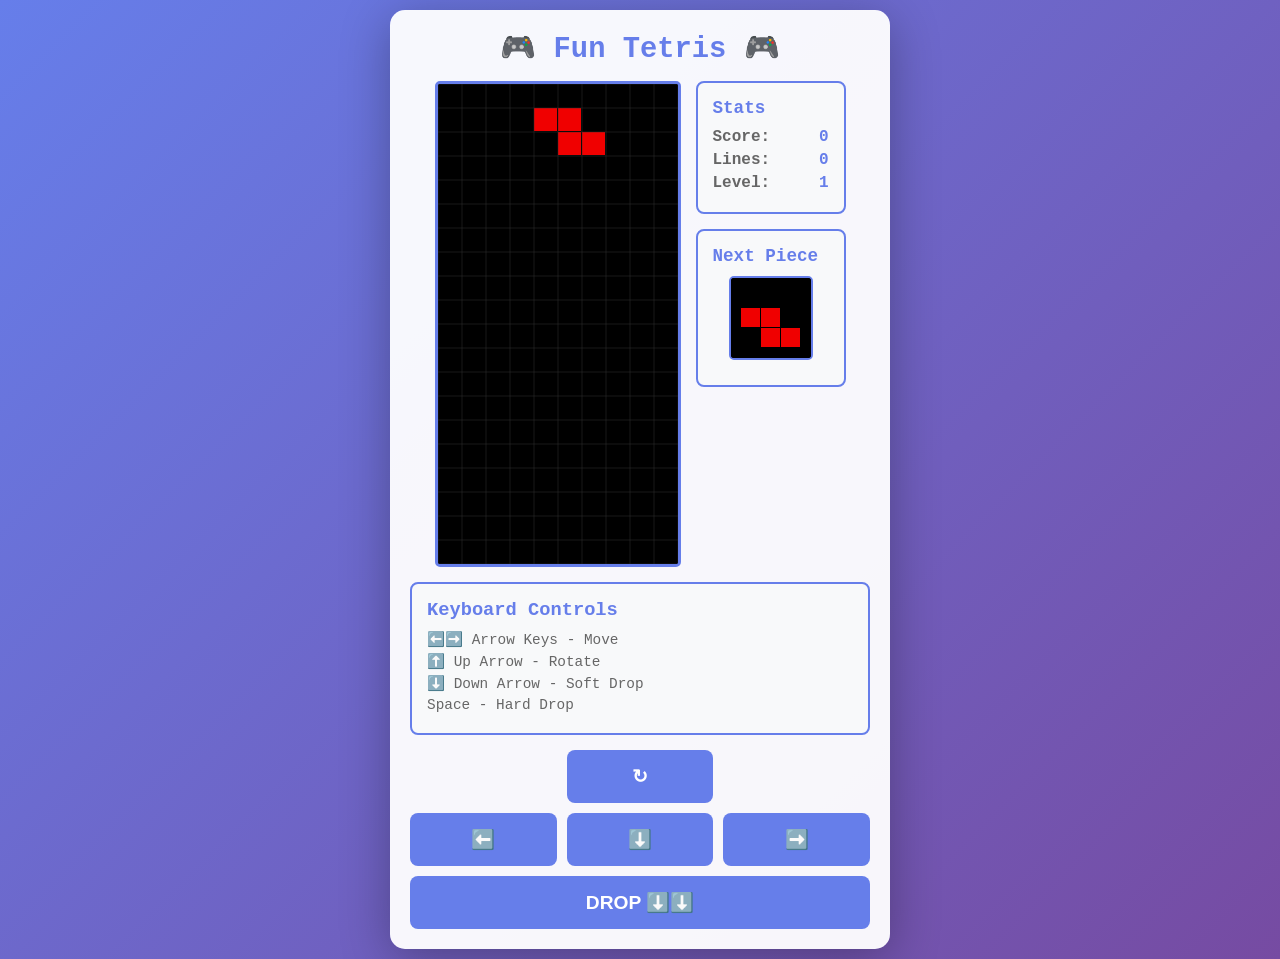
==== index.html @ aab7113d "Add web version of Tetris game for mobile play - Created single-file HTML/JavaScript implementation " ====
<!DOCTYPE html>
<html lang="en">
<head>
    <meta charset="UTF-8">
    <meta name="viewport" content="width=device-width, initial-scale=1.0, maximum-scale=1.0, user-scalable=no">
    <title>Fun Tetris</title>
    <style>
        * {
            margin: 0;
            padding: 0;
            box-sizing: border-box;
        }

        body {
            font-family: 'Courier New', monospace;
            background: linear-gradient(135deg, #667eea 0%, #764ba2 100%);
            display: flex;
            justify-content: center;
            align-items: center;
            min-height: 100vh;
            padding: 10px;
            touch-action: manipulation;
        }

        .game-container {
            background: rgba(255, 255, 255, 0.95);
            border-radius: 15px;
            padding: 20px;
            box-shadow: 0 10px 50px rgba(0, 0, 0, 0.3);
            max-width: 500px;
            width: 100%;
        }

        h1 {
            text-align: center;
            color: #667eea;
            margin-bottom: 15px;
            font-size: 1.8em;
        }

        .game-area {
            display: flex;
            gap: 15px;
            flex-wrap: wrap;
            justify-content: center;
        }

        canvas {
            border: 3px solid #667eea;
            background: #000;
            display: block;
            border-radius: 5px;
        }

        .sidebar {
            display: flex;
            flex-direction: column;
            gap: 15px;
            min-width: 150px;
        }

        .info-box {
            background: #f8f9fa;
            padding: 15px;
            border-radius: 8px;
            border: 2px solid #667eea;
        }

        .info-box h3 {
            color: #667eea;
            margin-bottom: 10px;
            font-size: 1.1em;
        }

        .stat {
            display: flex;
            justify-content: space-between;
            margin: 5px 0;
            font-weight: bold;
        }

        .stat-label {
            color: #666;
        }

        .stat-value {
            color: #667eea;
        }

        #nextPiece {
            border: 2px solid #667eea;
            background: #000;
            display: block;
            margin: 10px auto;
            border-radius: 5px;
        }

        .controls {
            background: #f8f9fa;
            padding: 15px;
            border-radius: 8px;
            border: 2px solid #667eea;
            margin-top: 15px;
        }

        .controls h3 {
            color: #667eea;
            margin-bottom: 10px;
        }

        .controls p {
            margin: 5px 0;
            font-size: 0.9em;
            color: #666;
        }

        .touch-controls {
            display: grid;
            grid-template-columns: repeat(3, 1fr);
            gap: 10px;
            margin-top: 15px;
        }

        .btn {
            background: #667eea;
            color: white;
            border: none;
            padding: 15px;
            border-radius: 8px;
            font-size: 1.2em;
            font-weight: bold;
            cursor: pointer;
            touch-action: manipulation;
            user-select: none;
            transition: all 0.1s;
        }

        .btn:active {
            transform: scale(0.95);
            background: #764ba2;
        }

        .btn-rotate {
            grid-column: 2;
        }

        .btn-left {
            grid-column: 1;
            grid-row: 2;
        }

        .btn-down {
            grid-column: 2;
            grid-row: 2;
        }

        .btn-right {
            grid-column: 3;
            grid-row: 2;
        }

        .btn-drop {
            grid-column: 1 / 4;
            grid-row: 3;
        }

        .game-over {
            display: none;
            position: fixed;
            top: 50%;
            left: 50%;
            transform: translate(-50%, -50%);
            background: white;
            padding: 30px;
            border-radius: 15px;
            box-shadow: 0 10px 50px rgba(0, 0, 0, 0.5);
            text-align: center;
            z-index: 1000;
        }

        .game-over.show {
            display: block;
        }

        .game-over h2 {
            color: #667eea;
            margin-bottom: 20px;
        }

        .game-over button {
            background: #667eea;
            color: white;
            border: none;
            padding: 12px 30px;
            border-radius: 8px;
            font-size: 1.1em;
            cursor: pointer;
            margin-top: 15px;
        }

        .game-over button:hover {
            background: #764ba2;
        }

        @media (max-width: 600px) {
            .game-area {
                flex-direction: column;
            }

            .sidebar {
                width: 100%;
            }

            h1 {
                font-size: 1.5em;
            }
        }
    </style>
</head>
<body>
    <div class="game-container">
        <h1>🎮 Fun Tetris 🎮</h1>

        <div class="game-area">
            <canvas id="gameCanvas" width="240" height="480"></canvas>

            <div class="sidebar">
                <div class="info-box">
                    <h3>Stats</h3>
                    <div class="stat">
                        <span class="stat-label">Score:</span>
                        <span class="stat-value" id="score">0</span>
                    </div>
                    <div class="stat">
                        <span class="stat-label">Lines:</span>
                        <span class="stat-value" id="lines">0</span>
                    </div>
                    <div class="stat">
                        <span class="stat-label">Level:</span>
                        <span class="stat-value" id="level">1</span>
                    </div>
                </div>

                <div class="info-box">
                    <h3>Next Piece</h3>
                    <canvas id="nextPiece" width="80" height="80"></canvas>
                </div>
            </div>
        </div>

        <div class="controls">
            <h3>Keyboard Controls</h3>
            <p>⬅️➡️ Arrow Keys - Move</p>
            <p>⬆️ Up Arrow - Rotate</p>
            <p>⬇️ Down Arrow - Soft Drop</p>
            <p>Space - Hard Drop</p>
        </div>

        <div class="touch-controls">
            <button class="btn btn-rotate" id="btnRotate">↻</button>
            <button class="btn btn-left" id="btnLeft">⬅️</button>
            <button class="btn btn-down" id="btnDown">⬇️</button>
            <button class="btn btn-right" id="btnRight">➡️</button>
            <button class="btn btn-drop" id="btnDrop">DROP ⬇️⬇️</button>
        </div>
    </div>

    <div class="game-over" id="gameOver">
        <h2>Game Over!</h2>
        <div class="stat">
            <span class="stat-label">Final Score:</span>
            <span class="stat-value" id="finalScore">0</span>
        </div>
        <div class="stat">
            <span class="stat-label">Lines Cleared:</span>
            <span class="stat-value" id="finalLines">0</span>
        </div>
        <div class="stat">
            <span class="stat-label">Level Reached:</span>
            <span class="stat-value" id="finalLevel">1</span>
        </div>
        <button onclick="restartGame()">Play Again</button>
    </div>

    <script>
        // Game constants
        const COLS = 10;
        const ROWS = 20;
        const BLOCK_SIZE = 24;

        // Tetromino shapes
        const SHAPES = {
            'I': [[0, -1], [0, 0], [0, 1], [0, 2]],
            'O': [[0, 0], [0, 1], [1, 0], [1, 1]],
            'T': [[0, 0], [-1, 0], [1, 0], [0, 1]],
            'S': [[0, 0], [1, 0], [0, 1], [-1, 1]],
            'Z': [[0, 0], [-1, 0], [0, 1], [1, 1]],
            'J': [[0, 0], [0, -1], [0, 1], [-1, 1]],
            'L': [[0, 0], [0, -1], [0, 1], [1, 1]]
        };

        const COLORS = {
            'I': '#00f0f0',
            'O': '#f0f000',
            'T': '#f000f0',
            'S': '#00f000',
            'Z': '#f00000',
            'J': '#0000f0',
            'L': '#f0a000'
        };

        // Game state
        let board = Array(ROWS).fill().map(() => Array(COLS).fill(0));
        let currentPiece = null;
        let nextPiece = null;
        let score = 0;
        let lines = 0;
        let level = 1;
        let gameOver = false;
        let dropCounter = 0;
        let dropInterval = 1000;
        let lastTime = 0;

        // Canvas setup
        const canvas = document.getElementById('gameCanvas');
        const ctx = canvas.getContext('2d');
        const nextCanvas = document.getElementById('nextPiece');
        const nextCtx = nextCanvas.getContext('2d');

        // Tetromino class
        class Tetromino {
            constructor(type = null) {
                if (!type) {
                    const types = Object.keys(SHAPES);
                    type = types[Math.floor(Math.random() * types.length)];
                }
                this.type = type;
                this.shape = SHAPES[type].map(p => [...p]);
                this.color = COLORS[type];
                this.x = Math.floor(COLS / 2);
                this.y = 0;
            }

            getBlocks() {
                return this.shape.map(([dx, dy]) => [this.x + dx, this.y + dy]);
            }

            rotate() {
                if (this.type === 'O') return;
                const newShape = this.shape.map(([dx, dy]) => [-dy, dx]);
                const oldShape = this.shape;
                this.shape = newShape;

                // Wall kicks
                if (!isValidPosition(this)) {
                    for (let kick of [1, -1, 2, -2]) {
                        this.x += kick;
                        if (isValidPosition(this)) return;
                        this.x -= kick;
                    }
                    this.shape = oldShape;
                }
            }
        }

        function isValidPosition(piece) {
            return piece.getBlocks().every(([x, y]) => {
                return x >= 0 && x < COLS && y < ROWS &&
                       (y < 0 || board[y][x] === 0);
            });
        }

        function lockPiece() {
            currentPiece.getBlocks().forEach(([x, y]) => {
                if (y >= 0) {
                    board[y][x] = currentPiece.type;
                }
            });
            clearLines();
            currentPiece = nextPiece;
            nextPiece = new Tetromino();

            if (!isValidPosition(currentPiece)) {
                gameOver = true;
                showGameOver();
            }
        }

        function clearLines() {
            let linesCleared = 0;

            for (let y = ROWS - 1; y >= 0; y--) {
                if (board[y].every(cell => cell !== 0)) {
                    board.splice(y, 1);
                    board.unshift(Array(COLS).fill(0));
                    linesCleared++;
                    y++;
                }
            }

            if (linesCleared > 0) {
                lines += linesCleared;
                const points = [0, 100, 300, 500, 800];
                score += points[linesCleared] * level;
                level = Math.floor(lines / 10) + 1;
                dropInterval = 1000 - (level - 1) * 50;
                updateStats();
            }
        }

        function moveLeft() {
            currentPiece.x--;
            if (!isValidPosition(currentPiece)) {
                currentPiece.x++;
            }
        }

        function moveRight() {
            currentPiece.x++;
            if (!isValidPosition(currentPiece)) {
                currentPiece.x--;
            }
        }

        function moveDown() {
            currentPiece.y++;
            if (!isValidPosition(currentPiece)) {
                currentPiece.y--;
                lockPiece();
                return false;
            }
            return true;
        }

        function hardDrop() {
            let dropDistance = 0;
            while (moveDown()) {
                dropDistance++;
            }
            score += dropDistance * 2;
            updateStats();
        }

        function draw() {
            // Clear canvas
            ctx.fillStyle = '#000';
            ctx.fillRect(0, 0, canvas.width, canvas.height);

            // Draw board
            for (let y = 0; y < ROWS; y++) {
                for (let x = 0; x < COLS; x++) {
                    if (board[y][x]) {
                        ctx.fillStyle = COLORS[board[y][x]];
                        ctx.fillRect(x * BLOCK_SIZE, y * BLOCK_SIZE,
                                   BLOCK_SIZE - 1, BLOCK_SIZE - 1);
                    }
                }
            }

            // Draw current piece
            if (currentPiece) {
                ctx.fillStyle = currentPiece.color;
                currentPiece.getBlocks().forEach(([x, y]) => {
                    if (y >= 0) {
                        ctx.fillRect(x * BLOCK_SIZE, y * BLOCK_SIZE,
                                   BLOCK_SIZE - 1, BLOCK_SIZE - 1);
                    }
                });
            }

            // Draw grid
            ctx.strokeStyle = '#333';
            ctx.lineWidth = 0.5;
            for (let x = 0; x <= COLS; x++) {
                ctx.beginPath();
                ctx.moveTo(x * BLOCK_SIZE, 0);
                ctx.lineTo(x * BLOCK_SIZE, canvas.height);
                ctx.stroke();
            }
            for (let y = 0; y <= ROWS; y++) {
                ctx.beginPath();
                ctx.moveTo(0, y * BLOCK_SIZE);
                ctx.lineTo(canvas.width, y * BLOCK_SIZE);
                ctx.stroke();
            }
        }

        function drawNextPiece() {
            nextCtx.fillStyle = '#000';
            nextCtx.fillRect(0, 0, nextCanvas.width, nextCanvas.height);

            if (nextPiece) {
                nextCtx.fillStyle = nextPiece.color;
                const offset = 20;
                nextPiece.shape.forEach(([dx, dy]) => {
                    nextCtx.fillRect(
                        (dx + 1.5) * 20,
                        (dy + 1.5) * 20,
                        19, 19
                    );
                });
            }
        }

        function updateStats() {
            document.getElementById('score').textContent = score;
            document.getElementById('lines').textContent = lines;
            document.getElementById('level').textContent = level;
        }

        function showGameOver() {
            document.getElementById('finalScore').textContent = score;
            document.getElementById('finalLines').textContent = lines;
            document.getElementById('finalLevel').textContent = level;
            document.getElementById('gameOver').classList.add('show');
        }

        function restartGame() {
            board = Array(ROWS).fill().map(() => Array(COLS).fill(0));
            currentPiece = new Tetromino();
            nextPiece = new Tetromino();
            score = 0;
            lines = 0;
            level = 1;
            gameOver = false;
            dropInterval = 1000;
            document.getElementById('gameOver').classList.remove('show');
            updateStats();
            drawNextPiece();
        }

        function update(time = 0) {
            if (!gameOver) {
                const deltaTime = time - lastTime;
                lastTime = time;
                dropCounter += deltaTime;

                if (dropCounter > dropInterval) {
                    moveDown();
                    dropCounter = 0;
                }

                draw();
                drawNextPiece();
                requestAnimationFrame(update);
            }
        }

        // Keyboard controls
        document.addEventListener('keydown', event => {
            if (gameOver) return;

            switch(event.key) {
                case 'ArrowLeft':
                    moveLeft();
                    break;
                case 'ArrowRight':
                    moveRight();
                    break;
                case 'ArrowDown':
                    moveDown();
                    break;
                case 'ArrowUp':
                    currentPiece.rotate();
                    break;
                case ' ':
                    event.preventDefault();
                    hardDrop();
                    break;
            }
            draw();
        });

        // Touch controls
        document.getElementById('btnLeft').addEventListener('click', () => {
            if (!gameOver) { moveLeft(); draw(); }
        });

        document.getElementById('btnRight').addEventListener('click', () => {
            if (!gameOver) { moveRight(); draw(); }
        });

        document.getElementById('btnDown').addEventListener('click', () => {
            if (!gameOver) { moveDown(); draw(); }
        });

        document.getElementById('btnRotate').addEventListener('click', () => {
            if (!gameOver) { currentPiece.rotate(); draw(); }
        });

        document.getElementById('btnDrop').addEventListener('click', () => {
            if (!gameOver) { hardDrop(); draw(); }
        });

        // Prevent scrolling on touch
        document.addEventListener('touchmove', (e) => {
            e.preventDefault();
        }, { passive: false });

        // Start game
        currentPiece = new Tetromino();
        nextPiece = new Tetromino();
        updateStats();
        drawNextPiece();
        update();
    </script>
</body>
</html>
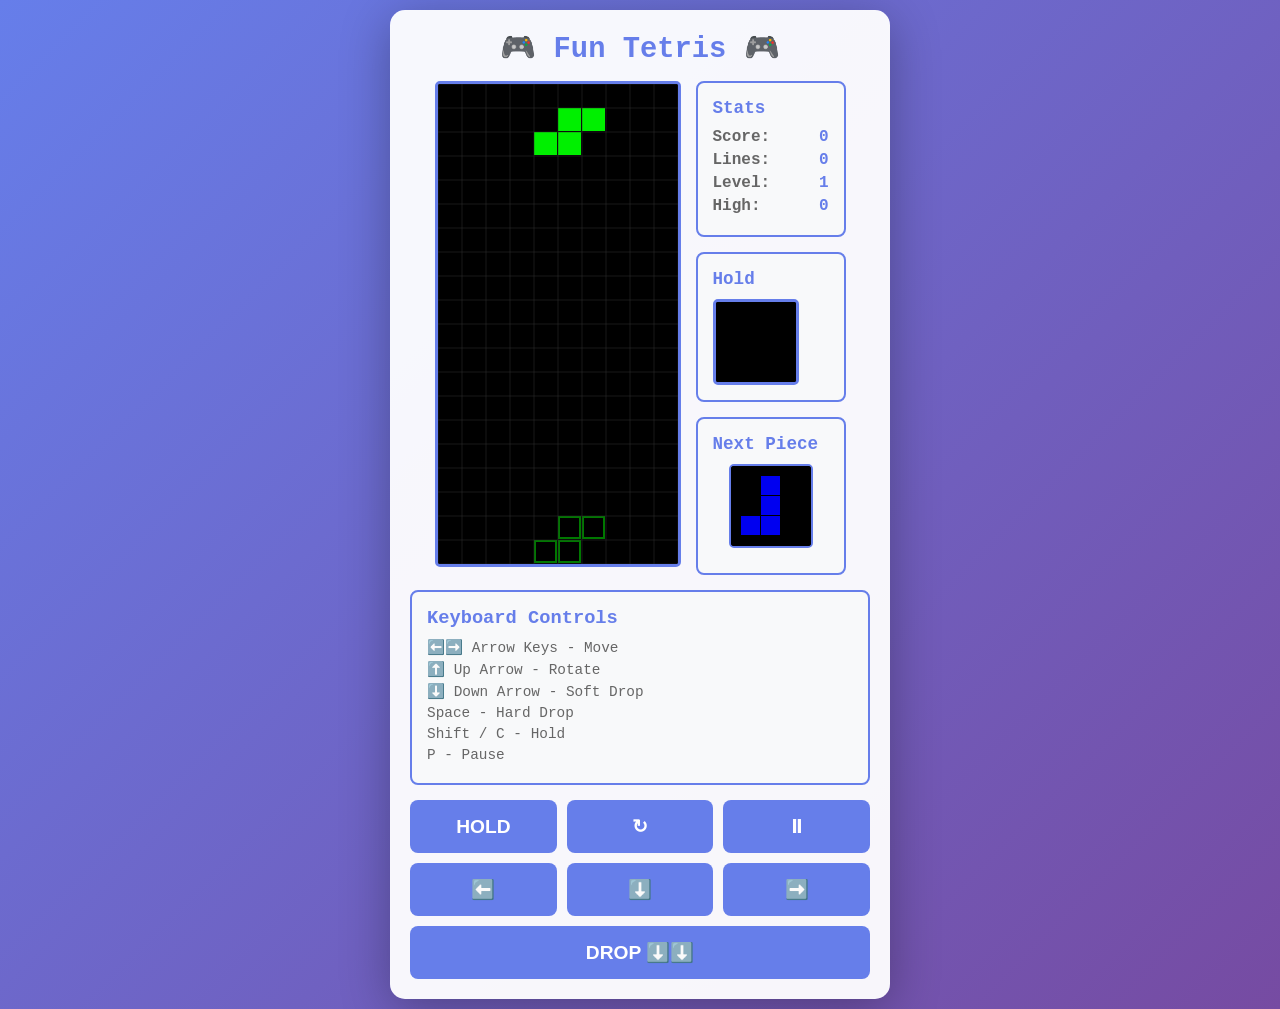
==== commit bf61265b: "Add ghost piece, hold, pause, high score, and 7-bag to web Tetris - Ghost piece outline shows where " ====
--- a/index.html
+++ b/index.html
@@ -140,8 +140,19 @@
             background: #764ba2;
         }
 
+        .btn-hold {
+            grid-column: 1;
+            grid-row: 1;
+        }
+
         .btn-rotate {
             grid-column: 2;
+            grid-row: 1;
+        }
+
+        .btn-pause {
+            grid-column: 3;
+            grid-row: 1;
         }
 
         .btn-left {
@@ -162,6 +173,31 @@
         .btn-drop {
             grid-column: 1 / 4;
             grid-row: 3;
+        }
+
+        .pause-overlay {
+            display: none;
+            position: absolute;
+            top: 0;
+            left: 0;
+            width: 100%;
+            height: 100%;
+            background: rgba(0, 0, 0, 0.75);
+            color: #fff;
+            justify-content: center;
+            align-items: center;
+            flex-direction: column;
+            border-radius: 5px;
+            pointer-events: none;
+            font-weight: bold;
+        }
+
+        .pause-overlay.show {
+            display: flex;
+        }
+
+        .canvas-wrap {
+            position: relative;
         }
 
         .game-over {
@@ -222,7 +258,13 @@
         <h1>🎮 Fun Tetris 🎮</h1>
 
         <div class="game-area">
-            <canvas id="gameCanvas" width="240" height="480"></canvas>
+            <div class="canvas-wrap">
+                <canvas id="gameCanvas" width="240" height="480"></canvas>
+                <div class="pause-overlay" id="pauseOverlay">
+                    <div style="font-size: 1.5em;">⏸ PAUSED</div>
+                    <div style="font-size: 0.9em; margin-top: 8px;">Press P to resume</div>
+                </div>
+            </div>
 
             <div class="sidebar">
                 <div class="info-box">
@@ -239,6 +281,15 @@
                         <span class="stat-label">Level:</span>
                         <span class="stat-value" id="level">1</span>
                     </div>
+                    <div class="stat">
+                        <span class="stat-label">High:</span>
+                        <span class="stat-value" id="highScore">0</span>
+                    </div>
+                </div>
+
+                <div class="info-box">
+                    <h3>Hold</h3>
+                    <canvas id="holdPiece" width="80" height="80"></canvas>
                 </div>
 
                 <div class="info-box">
@@ -254,10 +305,14 @@
             <p>⬆️ Up Arrow - Rotate</p>
             <p>⬇️ Down Arrow - Soft Drop</p>
             <p>Space - Hard Drop</p>
+            <p>Shift / C - Hold</p>
+            <p>P - Pause</p>
         </div>
 
         <div class="touch-controls">
+            <button class="btn btn-hold" id="btnHold">HOLD</button>
             <button class="btn btn-rotate" id="btnRotate">↻</button>
+            <button class="btn btn-pause" id="btnPause">⏸</button>
             <button class="btn btn-left" id="btnLeft">⬅️</button>
             <button class="btn btn-down" id="btnDown">⬇️</button>
             <button class="btn btn-right" id="btnRight">➡️</button>
@@ -279,6 +334,11 @@
             <span class="stat-label">Level Reached:</span>
             <span class="stat-value" id="finalLevel">1</span>
         </div>
+        <div class="stat">
+            <span class="stat-label">High Score:</span>
+            <span class="stat-value" id="finalHigh">0</span>
+        </div>
+        <div id="newHighBanner" style="display:none; color:#f0a000; font-weight:bold; margin-top:10px;">🏆 New High Score!</div>
         <button onclick="restartGame()">Play Again</button>
     </div>
 
@@ -309,31 +369,49 @@
             'L': '#f0a000'
         };
 
+        const HIGH_SCORE_KEY = 'funTetrisHighScore';
+
         // Game state
         let board = Array(ROWS).fill().map(() => Array(COLS).fill(0));
         let currentPiece = null;
         let nextPiece = null;
+        let heldPiece = null;
+        let canHold = true;
         let score = 0;
         let lines = 0;
         let level = 1;
+        let highScore = Number(localStorage.getItem(HIGH_SCORE_KEY)) || 0;
         let gameOver = false;
+        let paused = false;
         let dropCounter = 0;
         let dropInterval = 1000;
         let lastTime = 0;
+        let bag = [];
 
         // Canvas setup
         const canvas = document.getElementById('gameCanvas');
         const ctx = canvas.getContext('2d');
         const nextCanvas = document.getElementById('nextPiece');
         const nextCtx = nextCanvas.getContext('2d');
+        const holdCanvas = document.getElementById('holdPiece');
+        const holdCtx = holdCanvas.getContext('2d');
+        const pauseOverlay = document.getElementById('pauseOverlay');
+
+        function pullFromBag() {
+            if (bag.length === 0) {
+                bag = Object.keys(SHAPES);
+                for (let i = bag.length - 1; i > 0; i--) {
+                    const j = Math.floor(Math.random() * (i + 1));
+                    [bag[i], bag[j]] = [bag[j], bag[i]];
+                }
+            }
+            return bag.pop();
+        }
 
         // Tetromino class
         class Tetromino {
             constructor(type = null) {
-                if (!type) {
-                    const types = Object.keys(SHAPES);
-                    type = types[Math.floor(Math.random() * types.length)];
-                }
+                if (!type) type = pullFromBag();
                 this.type = type;
                 this.shape = SHAPES[type].map(p => [...p]);
                 this.color = COLORS[type];
@@ -379,7 +457,38 @@
             clearLines();
             currentPiece = nextPiece;
             nextPiece = new Tetromino();
-
+            canHold = true;
+
+            if (!isValidPosition(currentPiece)) {
+                gameOver = true;
+                showGameOver();
+            }
+        }
+
+        function getGhostY(piece) {
+            let ghostY = piece.y;
+            while (true) {
+                const nextBlocks = piece.shape.map(([dx, dy]) => [piece.x + dx, ghostY + 1 + dy]);
+                const ok = nextBlocks.every(([x, y]) =>
+                    x >= 0 && x < COLS && y < ROWS && (y < 0 || board[y][x] === 0));
+                if (!ok) return ghostY;
+                ghostY++;
+            }
+        }
+
+        function holdCurrent() {
+            if (!canHold || gameOver || paused) return;
+            const currentType = currentPiece.type;
+            if (heldPiece === null) {
+                heldPiece = currentType;
+                currentPiece = nextPiece;
+                nextPiece = new Tetromino();
+            } else {
+                const swapped = heldPiece;
+                heldPiece = currentType;
+                currentPiece = new Tetromino(swapped);
+            }
+            canHold = false;
             if (!isValidPosition(currentPiece)) {
                 gameOver = true;
                 showGameOver();
@@ -457,6 +566,26 @@
                 }
             }
 
+            // Draw ghost piece (landing preview)
+            if (currentPiece) {
+                const ghostY = getGhostY(currentPiece);
+                if (ghostY !== currentPiece.y) {
+                    ctx.strokeStyle = currentPiece.color;
+                    ctx.globalAlpha = 0.5;
+                    ctx.lineWidth = 2;
+                    currentPiece.shape.forEach(([dx, dy]) => {
+                        const gx = currentPiece.x + dx;
+                        const gy = ghostY + dy;
+                        if (gy >= 0) {
+                            ctx.strokeRect(gx * BLOCK_SIZE + 1, gy * BLOCK_SIZE + 1,
+                                           BLOCK_SIZE - 3, BLOCK_SIZE - 3);
+                        }
+                    });
+                    ctx.globalAlpha = 1;
+                    ctx.lineWidth = 1;
+                }
+            }
+
             // Draw current piece
             if (currentPiece) {
                 ctx.fillStyle = currentPiece.color;
@@ -485,63 +614,90 @@
             }
         }
 
+        function drawPreview(previewCtx, previewCanvas, type, faded) {
+            previewCtx.fillStyle = '#000';
+            previewCtx.fillRect(0, 0, previewCanvas.width, previewCanvas.height);
+            if (!type) return;
+            previewCtx.fillStyle = COLORS[type];
+            if (faded) previewCtx.globalAlpha = 0.35;
+            SHAPES[type].forEach(([dx, dy]) => {
+                previewCtx.fillRect((dx + 1.5) * 20, (dy + 1.5) * 20, 19, 19);
+            });
+            previewCtx.globalAlpha = 1;
+        }
+
         function drawNextPiece() {
-            nextCtx.fillStyle = '#000';
-            nextCtx.fillRect(0, 0, nextCanvas.width, nextCanvas.height);
-
-            if (nextPiece) {
-                nextCtx.fillStyle = nextPiece.color;
-                const offset = 20;
-                nextPiece.shape.forEach(([dx, dy]) => {
-                    nextCtx.fillRect(
-                        (dx + 1.5) * 20,
-                        (dy + 1.5) * 20,
-                        19, 19
-                    );
-                });
-            }
+            drawPreview(nextCtx, nextCanvas, nextPiece ? nextPiece.type : null, false);
+        }
+
+        function drawHoldPiece() {
+            drawPreview(holdCtx, holdCanvas, heldPiece, !canHold);
         }
 
         function updateStats() {
             document.getElementById('score').textContent = score;
             document.getElementById('lines').textContent = lines;
             document.getElementById('level').textContent = level;
+            document.getElementById('highScore').textContent = highScore;
         }
 
         function showGameOver() {
+            const isNewHigh = score > highScore;
+            if (isNewHigh) {
+                highScore = score;
+                localStorage.setItem(HIGH_SCORE_KEY, String(highScore));
+            }
             document.getElementById('finalScore').textContent = score;
             document.getElementById('finalLines').textContent = lines;
             document.getElementById('finalLevel').textContent = level;
+            document.getElementById('finalHigh').textContent = highScore;
+            document.getElementById('newHighBanner').style.display = isNewHigh ? 'block' : 'none';
             document.getElementById('gameOver').classList.add('show');
+            updateStats();
+        }
+
+        function togglePause() {
+            if (gameOver) return;
+            paused = !paused;
+            pauseOverlay.classList.toggle('show', paused);
         }
 
         function restartGame() {
             board = Array(ROWS).fill().map(() => Array(COLS).fill(0));
+            bag = [];
+            heldPiece = null;
+            canHold = true;
             currentPiece = new Tetromino();
             nextPiece = new Tetromino();
             score = 0;
             lines = 0;
             level = 1;
             gameOver = false;
+            paused = false;
+            pauseOverlay.classList.remove('show');
             dropInterval = 1000;
+            dropCounter = 0;
             document.getElementById('gameOver').classList.remove('show');
             updateStats();
             drawNextPiece();
+            drawHoldPiece();
         }
 
         function update(time = 0) {
             if (!gameOver) {
                 const deltaTime = time - lastTime;
                 lastTime = time;
-                dropCounter += deltaTime;
-
-                if (dropCounter > dropInterval) {
-                    moveDown();
-                    dropCounter = 0;
+
+                if (!paused) {
+                    dropCounter += deltaTime;
+                    if (dropCounter > dropInterval) {
+                        moveDown();
+                        dropCounter = 0;
+                    }
+                    draw();
+                    drawNextPiece();
+                    drawHoldPiece();
                 }
-
-                draw();
-                drawNextPiece();
                 requestAnimationFrame(update);
             }
         }
@@ -550,7 +706,14 @@
         document.addEventListener('keydown', event => {
             if (gameOver) return;
 
-            switch(event.key) {
+            const key = event.key;
+            if (key === 'p' || key === 'P') {
+                togglePause();
+                return;
+            }
+            if (paused) return;
+
+            switch(key) {
                 case 'ArrowLeft':
                     moveLeft();
                     break;
@@ -567,29 +730,29 @@
                     event.preventDefault();
                     hardDrop();
                     break;
+                case 'Shift':
+                case 'c':
+                case 'C':
+                    holdCurrent();
+                    break;
             }
             draw();
+            drawHoldPiece();
         });
 
         // Touch controls
-        document.getElementById('btnLeft').addEventListener('click', () => {
-            if (!gameOver) { moveLeft(); draw(); }
-        });
-
-        document.getElementById('btnRight').addEventListener('click', () => {
-            if (!gameOver) { moveRight(); draw(); }
-        });
-
-        document.getElementById('btnDown').addEventListener('click', () => {
-            if (!gameOver) { moveDown(); draw(); }
-        });
-
-        document.getElementById('btnRotate').addEventListener('click', () => {
-            if (!gameOver) { currentPiece.rotate(); draw(); }
-        });
-
-        document.getElementById('btnDrop').addEventListener('click', () => {
-            if (!gameOver) { hardDrop(); draw(); }
+        const guardedAction = (fn) => () => {
+            if (!gameOver && !paused) { fn(); draw(); drawHoldPiece(); }
+        };
+
+        document.getElementById('btnLeft').addEventListener('click', guardedAction(moveLeft));
+        document.getElementById('btnRight').addEventListener('click', guardedAction(moveRight));
+        document.getElementById('btnDown').addEventListener('click', guardedAction(moveDown));
+        document.getElementById('btnRotate').addEventListener('click', guardedAction(() => currentPiece.rotate()));
+        document.getElementById('btnDrop').addEventListener('click', guardedAction(hardDrop));
+        document.getElementById('btnHold').addEventListener('click', guardedAction(holdCurrent));
+        document.getElementById('btnPause').addEventListener('click', () => {
+            togglePause();
         });
 
         // Prevent scrolling on touch
@@ -602,6 +765,7 @@
         nextPiece = new Tetromino();
         updateStats();
         drawNextPiece();
+        drawHoldPiece();
         update();
     </script>
 </body>
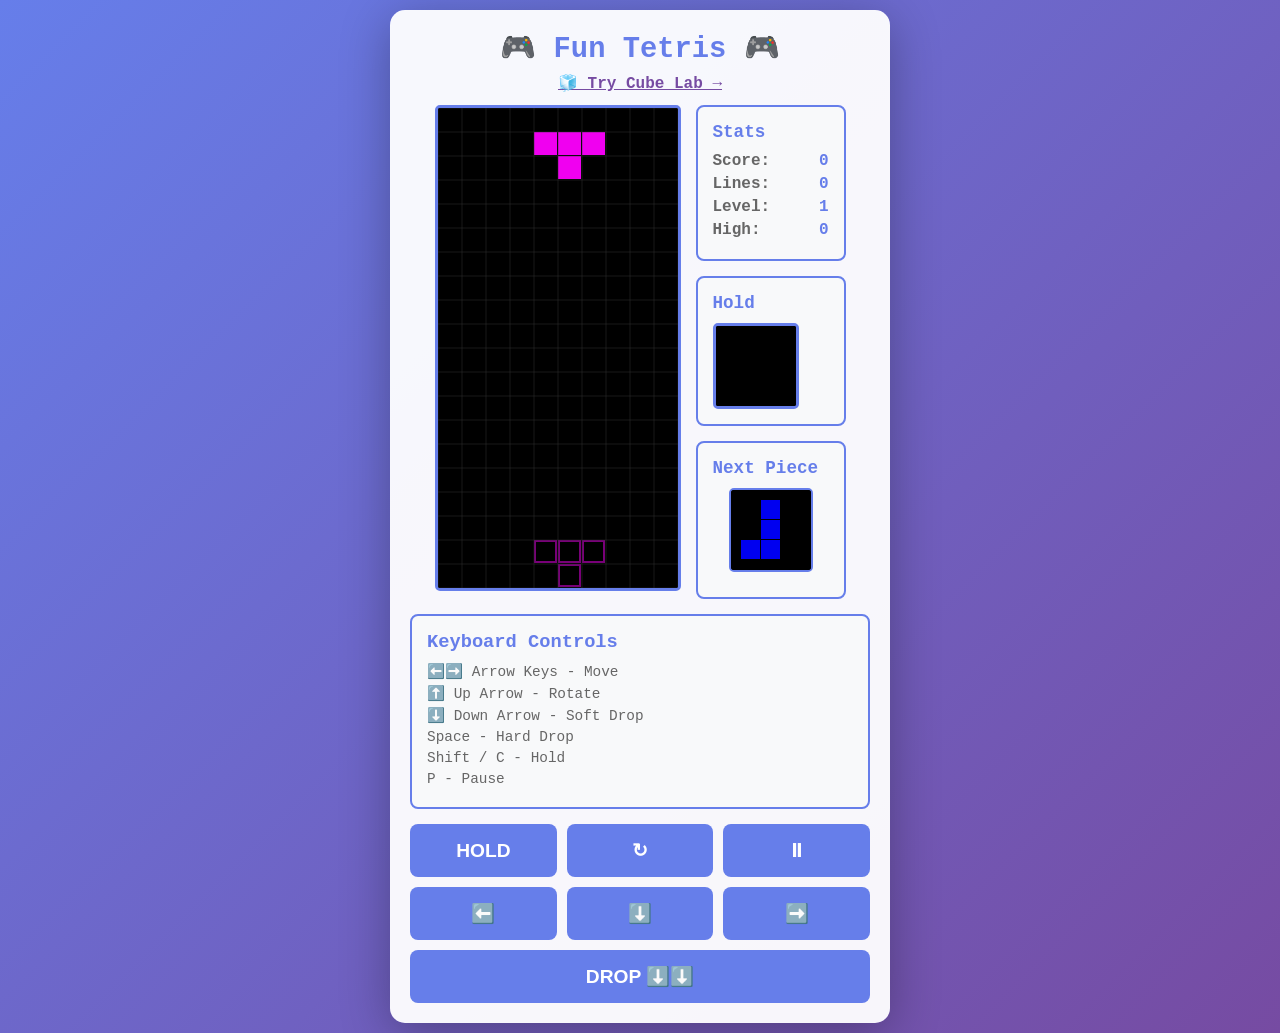
==== commit 97444934: "Add Cube Lab page: speedcubing timer and notation trainer New rubiks.html page using cubing.js for 3" ====
--- a/index.html
+++ b/index.html
@@ -256,6 +256,7 @@
 <body>
     <div class="game-container">
         <h1>🎮 Fun Tetris 🎮</h1>
+        <p style="text-align:center;margin:-8px 0 12px"><a href="rubiks.html" style="color:#764ba2;font-weight:bold">🧊 Try Cube Lab →</a></p>
 
         <div class="game-area">
             <div class="canvas-wrap">
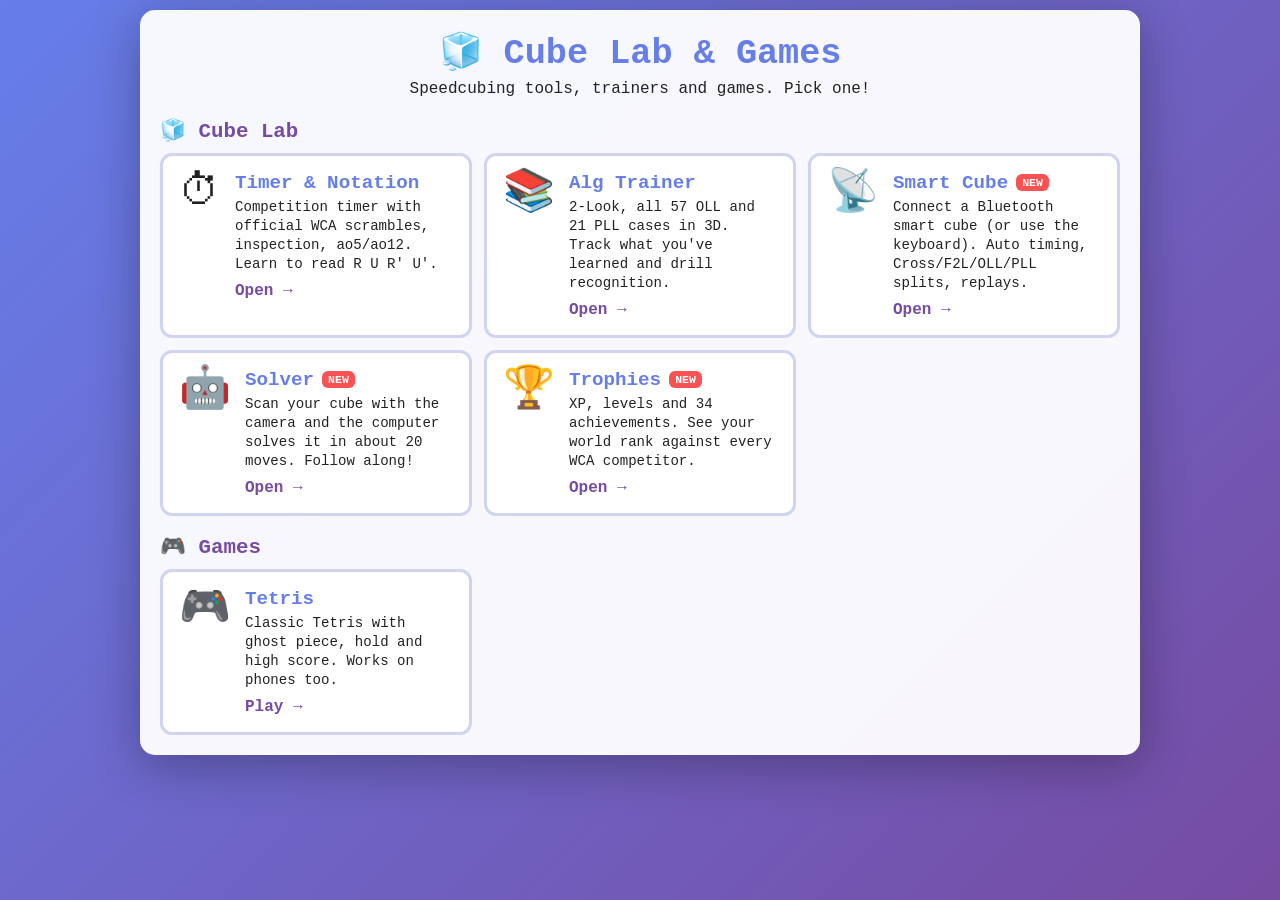
==== commit fdba509b: "Add a home page and a bolder menu so every page is easy to find - New index.html home page with a bi" ====
--- a/index.html
+++ b/index.html
@@ -2,772 +2,147 @@
 <html lang="en">
 <head>
     <meta charset="UTF-8">
-    <meta name="viewport" content="width=device-width, initial-scale=1.0, maximum-scale=1.0, user-scalable=no">
-    <title>Fun Tetris</title>
+    <meta name="viewport" content="width=device-width, initial-scale=1.0">
+    <title>Cube Lab & Games</title>
+    <link rel="stylesheet" href="css/site.css">
     <style>
-        * {
-            margin: 0;
-            padding: 0;
-            box-sizing: border-box;
+        .hero { text-align: center; margin-bottom: 20px; }
+        .hero h1 { font-size: 2.2em; }
+        .hero p { margin-top: 6px; }
+
+        .level-chip {
+            display: inline-block;
+            margin-top: 10px;
+            padding: 6px 14px;
+            border-radius: 20px;
+            background: #1e1e2e;
+            color: #ffd43b;
+            font-weight: bold;
+            text-decoration: none;
         }
 
-        body {
-            font-family: 'Courier New', monospace;
-            background: linear-gradient(135deg, #667eea 0%, #764ba2 100%);
-            display: flex;
-            justify-content: center;
-            align-items: center;
-            min-height: 100vh;
-            padding: 10px;
-            touch-action: manipulation;
+        .section-title {
+            color: #764ba2;
+            font-size: 1.3em;
+            margin: 18px 0 10px;
         }
 
-        .game-container {
-            background: rgba(255, 255, 255, 0.95);
-            border-radius: 15px;
-            padding: 20px;
-            box-shadow: 0 10px 50px rgba(0, 0, 0, 0.3);
-            max-width: 500px;
-            width: 100%;
+        .tiles {
+            display: grid;
+            grid-template-columns: repeat(auto-fill, minmax(260px, 1fr));
+            gap: 12px;
         }
 
-        h1 {
-            text-align: center;
-            color: #667eea;
-            margin-bottom: 15px;
-            font-size: 1.8em;
+        a.tile {
+            display: flex;
+            gap: 14px;
+            align-items: flex-start;
+            padding: 16px;
+            border-radius: 12px;
+            border: 3px solid #d0d4f0;
+            background: #fff;
+            color: #222;
+            text-decoration: none;
+            transition: transform 0.1s, border-color 0.1s, box-shadow 0.1s;
         }
 
-        .game-area {
-            display: flex;
-            gap: 15px;
-            flex-wrap: wrap;
-            justify-content: center;
+        a.tile:hover {
+            transform: translateY(-3px);
+            border-color: #764ba2;
+            box-shadow: 0 8px 24px rgba(118, 75, 162, 0.25);
         }
 
-        canvas {
-            border: 3px solid #667eea;
-            background: #000;
-            display: block;
-            border-radius: 5px;
-        }
+        .tile .icon { font-size: 2.6em; line-height: 1; }
+        .tile .name { font-size: 1.2em; font-weight: bold; color: #667eea; }
+        .tile .desc { font-size: 0.88em; margin-top: 4px; line-height: 1.35; }
+        .tile .go { margin-top: 8px; font-weight: bold; color: #764ba2; }
 
-        .sidebar {
-            display: flex;
-            flex-direction: column;
-            gap: 15px;
-            min-width: 150px;
-        }
-
-        .info-box {
-            background: #f8f9fa;
-            padding: 15px;
-            border-radius: 8px;
-            border: 2px solid #667eea;
-        }
-
-        .info-box h3 {
-            color: #667eea;
-            margin-bottom: 10px;
-            font-size: 1.1em;
-        }
-
-        .stat {
-            display: flex;
-            justify-content: space-between;
-            margin: 5px 0;
-            font-weight: bold;
-        }
-
-        .stat-label {
-            color: #666;
-        }
-
-        .stat-value {
-            color: #667eea;
-        }
-
-        #nextPiece {
-            border: 2px solid #667eea;
-            background: #000;
-            display: block;
-            margin: 10px auto;
-            border-radius: 5px;
-        }
-
-        .controls {
-            background: #f8f9fa;
-            padding: 15px;
-            border-radius: 8px;
-            border: 2px solid #667eea;
-            margin-top: 15px;
-        }
-
-        .controls h3 {
-            color: #667eea;
-            margin-bottom: 10px;
-        }
-
-        .controls p {
-            margin: 5px 0;
-            font-size: 0.9em;
-            color: #666;
-        }
-
-        .touch-controls {
-            display: grid;
-            grid-template-columns: repeat(3, 1fr);
-            gap: 10px;
-            margin-top: 15px;
-        }
-
-        .btn {
-            background: #667eea;
-            color: white;
-            border: none;
-            padding: 15px;
-            border-radius: 8px;
-            font-size: 1.2em;
-            font-weight: bold;
-            cursor: pointer;
-            touch-action: manipulation;
-            user-select: none;
-            transition: all 0.1s;
-        }
-
-        .btn:active {
-            transform: scale(0.95);
-            background: #764ba2;
-        }
-
-        .btn-hold {
-            grid-column: 1;
-            grid-row: 1;
-        }
-
-        .btn-rotate {
-            grid-column: 2;
-            grid-row: 1;
-        }
-
-        .btn-pause {
-            grid-column: 3;
-            grid-row: 1;
-        }
-
-        .btn-left {
-            grid-column: 1;
-            grid-row: 2;
-        }
-
-        .btn-down {
-            grid-column: 2;
-            grid-row: 2;
-        }
-
-        .btn-right {
-            grid-column: 3;
-            grid-row: 2;
-        }
-
-        .btn-drop {
-            grid-column: 1 / 4;
-            grid-row: 3;
-        }
-
-        .pause-overlay {
-            display: none;
-            position: absolute;
-            top: 0;
-            left: 0;
-            width: 100%;
-            height: 100%;
-            background: rgba(0, 0, 0, 0.75);
+        .tile.new .name::after {
+            content: "NEW";
+            font-size: 0.6em;
+            background: #fa5252;
             color: #fff;
-            justify-content: center;
-            align-items: center;
-            flex-direction: column;
-            border-radius: 5px;
-            pointer-events: none;
-            font-weight: bold;
-        }
-
-        .pause-overlay.show {
-            display: flex;
-        }
-
-        .canvas-wrap {
-            position: relative;
-        }
-
-        .game-over {
-            display: none;
-            position: fixed;
-            top: 50%;
-            left: 50%;
-            transform: translate(-50%, -50%);
-            background: white;
-            padding: 30px;
-            border-radius: 15px;
-            box-shadow: 0 10px 50px rgba(0, 0, 0, 0.5);
-            text-align: center;
-            z-index: 1000;
-        }
-
-        .game-over.show {
-            display: block;
-        }
-
-        .game-over h2 {
-            color: #667eea;
-            margin-bottom: 20px;
-        }
-
-        .game-over button {
-            background: #667eea;
-            color: white;
-            border: none;
-            padding: 12px 30px;
-            border-radius: 8px;
-            font-size: 1.1em;
-            cursor: pointer;
-            margin-top: 15px;
-        }
-
-        .game-over button:hover {
-            background: #764ba2;
-        }
-
-        @media (max-width: 600px) {
-            .game-area {
-                flex-direction: column;
-            }
-
-            .sidebar {
-                width: 100%;
-            }
-
-            h1 {
-                font-size: 1.5em;
-            }
+            padding: 2px 6px;
+            border-radius: 6px;
+            margin-left: 8px;
+            vertical-align: middle;
         }
     </style>
 </head>
 <body>
-    <div class="game-container">
-        <h1>🎮 Fun Tetris 🎮</h1>
-        <p style="text-align:center;margin:-8px 0 12px"><a href="rubiks.html" style="color:#764ba2;font-weight:bold">🧊 Try Cube Lab →</a></p>
-
-        <div class="game-area">
-            <div class="canvas-wrap">
-                <canvas id="gameCanvas" width="240" height="480"></canvas>
-                <div class="pause-overlay" id="pauseOverlay">
-                    <div style="font-size: 1.5em;">⏸ PAUSED</div>
-                    <div style="font-size: 0.9em; margin-top: 8px;">Press P to resume</div>
-                </div>
-            </div>
-
-            <div class="sidebar">
-                <div class="info-box">
-                    <h3>Stats</h3>
-                    <div class="stat">
-                        <span class="stat-label">Score:</span>
-                        <span class="stat-value" id="score">0</span>
-                    </div>
-                    <div class="stat">
-                        <span class="stat-label">Lines:</span>
-                        <span class="stat-value" id="lines">0</span>
-                    </div>
-                    <div class="stat">
-                        <span class="stat-label">Level:</span>
-                        <span class="stat-value" id="level">1</span>
-                    </div>
-                    <div class="stat">
-                        <span class="stat-label">High:</span>
-                        <span class="stat-value" id="highScore">0</span>
-                    </div>
-                </div>
-
-                <div class="info-box">
-                    <h3>Hold</h3>
-                    <canvas id="holdPiece" width="80" height="80"></canvas>
-                </div>
-
-                <div class="info-box">
-                    <h3>Next Piece</h3>
-                    <canvas id="nextPiece" width="80" height="80"></canvas>
-                </div>
-            </div>
+    <div class="page">
+        <div class="hero">
+            <h1>🧊 Cube Lab & Games</h1>
+            <p>Speedcubing tools, trainers and games. Pick one!</p>
+            <a class="level-chip" id="levelChip" href="trophies.html" style="display:none"></a>
         </div>
 
-        <div class="controls">
-            <h3>Keyboard Controls</h3>
-            <p>⬅️➡️ Arrow Keys - Move</p>
-            <p>⬆️ Up Arrow - Rotate</p>
-            <p>⬇️ Down Arrow - Soft Drop</p>
-            <p>Space - Hard Drop</p>
-            <p>Shift / C - Hold</p>
-            <p>P - Pause</p>
+        <h2 class="section-title">🧊 Cube Lab</h2>
+        <div class="tiles">
+            <a class="tile" href="rubiks.html">
+                <div class="icon">⏱</div>
+                <div>
+                    <div class="name">Timer & Notation</div>
+                    <div class="desc">Competition timer with official WCA scrambles, inspection, ao5/ao12. Learn to read R U R' U'.</div>
+                    <div class="go">Open →</div>
+                </div>
+            </a>
+            <a class="tile" href="algorithms.html">
+                <div class="icon">📚</div>
+                <div>
+                    <div class="name">Alg Trainer</div>
+                    <div class="desc">2-Look, all 57 OLL and 21 PLL cases in 3D. Track what you've learned and drill recognition.</div>
+                    <div class="go">Open →</div>
+                </div>
+            </a>
+            <a class="tile new" href="smartcube.html">
+                <div class="icon">📡</div>
+                <div>
+                    <div class="name">Smart Cube</div>
+                    <div class="desc">Connect a Bluetooth smart cube (or use the keyboard). Auto timing, Cross/F2L/OLL/PLL splits, replays.</div>
+                    <div class="go">Open →</div>
+                </div>
+            </a>
+            <a class="tile new" href="solver.html">
+                <div class="icon">🤖</div>
+                <div>
+                    <div class="name">Solver</div>
+                    <div class="desc">Scan your cube with the camera and the computer solves it in about 20 moves. Follow along!</div>
+                    <div class="go">Open →</div>
+                </div>
+            </a>
+            <a class="tile new" href="trophies.html">
+                <div class="icon">🏆</div>
+                <div>
+                    <div class="name">Trophies</div>
+                    <div class="desc">XP, levels and 34 achievements. See your world rank against every WCA competitor.</div>
+                    <div class="go">Open →</div>
+                </div>
+            </a>
         </div>
 
-        <div class="touch-controls">
-            <button class="btn btn-hold" id="btnHold">HOLD</button>
-            <button class="btn btn-rotate" id="btnRotate">↻</button>
-            <button class="btn btn-pause" id="btnPause">⏸</button>
-            <button class="btn btn-left" id="btnLeft">⬅️</button>
-            <button class="btn btn-down" id="btnDown">⬇️</button>
-            <button class="btn btn-right" id="btnRight">➡️</button>
-            <button class="btn btn-drop" id="btnDrop">DROP ⬇️⬇️</button>
+        <h2 class="section-title">🎮 Games</h2>
+        <div class="tiles">
+            <a class="tile" href="tetris.html">
+                <div class="icon">🎮</div>
+                <div>
+                    <div class="name">Tetris</div>
+                    <div class="desc">Classic Tetris with ghost piece, hold and high score. Works on phones too.</div>
+                    <div class="go">Play →</div>
+                </div>
+            </a>
         </div>
     </div>
 
-    <div class="game-over" id="gameOver">
-        <h2>Game Over!</h2>
-        <div class="stat">
-            <span class="stat-label">Final Score:</span>
-            <span class="stat-value" id="finalScore">0</span>
-        </div>
-        <div class="stat">
-            <span class="stat-label">Lines Cleared:</span>
-            <span class="stat-value" id="finalLines">0</span>
-        </div>
-        <div class="stat">
-            <span class="stat-label">Level Reached:</span>
-            <span class="stat-value" id="finalLevel">1</span>
-        </div>
-        <div class="stat">
-            <span class="stat-label">High Score:</span>
-            <span class="stat-value" id="finalHigh">0</span>
-        </div>
-        <div id="newHighBanner" style="display:none; color:#f0a000; font-weight:bold; margin-top:10px;">🏆 New High Score!</div>
-        <button onclick="restartGame()">Play Again</button>
-    </div>
+    <script type="module">
+        import { computeProfile } from "./js/progress.js";
 
-    <script>
-        // Game constants
-        const COLS = 10;
-        const ROWS = 20;
-        const BLOCK_SIZE = 24;
-
-        // Tetromino shapes
-        const SHAPES = {
-            'I': [[0, -1], [0, 0], [0, 1], [0, 2]],
-            'O': [[0, 0], [0, 1], [1, 0], [1, 1]],
-            'T': [[0, 0], [-1, 0], [1, 0], [0, 1]],
-            'S': [[0, 0], [1, 0], [0, 1], [-1, 1]],
-            'Z': [[0, 0], [-1, 0], [0, 1], [1, 1]],
-            'J': [[0, 0], [0, -1], [0, 1], [-1, 1]],
-            'L': [[0, 0], [0, -1], [0, 1], [1, 1]]
-        };
-
-        const COLORS = {
-            'I': '#00f0f0',
-            'O': '#f0f000',
-            'T': '#f000f0',
-            'S': '#00f000',
-            'Z': '#f00000',
-            'J': '#0000f0',
-            'L': '#f0a000'
-        };
-
-        const HIGH_SCORE_KEY = 'funTetrisHighScore';
-
-        // Game state
-        let board = Array(ROWS).fill().map(() => Array(COLS).fill(0));
-        let currentPiece = null;
-        let nextPiece = null;
-        let heldPiece = null;
-        let canHold = true;
-        let score = 0;
-        let lines = 0;
-        let level = 1;
-        let highScore = Number(localStorage.getItem(HIGH_SCORE_KEY)) || 0;
-        let gameOver = false;
-        let paused = false;
-        let dropCounter = 0;
-        let dropInterval = 1000;
-        let lastTime = 0;
-        let bag = [];
-
-        // Canvas setup
-        const canvas = document.getElementById('gameCanvas');
-        const ctx = canvas.getContext('2d');
-        const nextCanvas = document.getElementById('nextPiece');
-        const nextCtx = nextCanvas.getContext('2d');
-        const holdCanvas = document.getElementById('holdPiece');
-        const holdCtx = holdCanvas.getContext('2d');
-        const pauseOverlay = document.getElementById('pauseOverlay');
-
-        function pullFromBag() {
-            if (bag.length === 0) {
-                bag = Object.keys(SHAPES);
-                for (let i = bag.length - 1; i > 0; i--) {
-                    const j = Math.floor(Math.random() * (i + 1));
-                    [bag[i], bag[j]] = [bag[j], bag[i]];
-                }
-            }
-            return bag.pop();
+        const { level, title, xp } = computeProfile();
+        if (xp > 0) {
+            const chip = document.getElementById("levelChip");
+            chip.textContent = `⭐ Level ${level} · ${title} · ${xp} XP`;
+            chip.style.display = "inline-block";
         }
-
-        // Tetromino class
-        class Tetromino {
-            constructor(type = null) {
-                if (!type) type = pullFromBag();
-                this.type = type;
-                this.shape = SHAPES[type].map(p => [...p]);
-                this.color = COLORS[type];
-                this.x = Math.floor(COLS / 2);
-                this.y = 0;
-            }
-
-            getBlocks() {
-                return this.shape.map(([dx, dy]) => [this.x + dx, this.y + dy]);
-            }
-
-            rotate() {
-                if (this.type === 'O') return;
-                const newShape = this.shape.map(([dx, dy]) => [-dy, dx]);
-                const oldShape = this.shape;
-                this.shape = newShape;
-
-                // Wall kicks
-                if (!isValidPosition(this)) {
-                    for (let kick of [1, -1, 2, -2]) {
-                        this.x += kick;
-                        if (isValidPosition(this)) return;
-                        this.x -= kick;
-                    }
-                    this.shape = oldShape;
-                }
-            }
-        }
-
-        function isValidPosition(piece) {
-            return piece.getBlocks().every(([x, y]) => {
-                return x >= 0 && x < COLS && y < ROWS &&
-                       (y < 0 || board[y][x] === 0);
-            });
-        }
-
-        function lockPiece() {
-            currentPiece.getBlocks().forEach(([x, y]) => {
-                if (y >= 0) {
-                    board[y][x] = currentPiece.type;
-                }
-            });
-            clearLines();
-            currentPiece = nextPiece;
-            nextPiece = new Tetromino();
-            canHold = true;
-
-            if (!isValidPosition(currentPiece)) {
-                gameOver = true;
-                showGameOver();
-            }
-        }
-
-        function getGhostY(piece) {
-            let ghostY = piece.y;
-            while (true) {
-                const nextBlocks = piece.shape.map(([dx, dy]) => [piece.x + dx, ghostY + 1 + dy]);
-                const ok = nextBlocks.every(([x, y]) =>
-                    x >= 0 && x < COLS && y < ROWS && (y < 0 || board[y][x] === 0));
-                if (!ok) return ghostY;
-                ghostY++;
-            }
-        }
-
-        function holdCurrent() {
-            if (!canHold || gameOver || paused) return;
-            const currentType = currentPiece.type;
-            if (heldPiece === null) {
-                heldPiece = currentType;
-                currentPiece = nextPiece;
-                nextPiece = new Tetromino();
-            } else {
-                const swapped = heldPiece;
-                heldPiece = currentType;
-                currentPiece = new Tetromino(swapped);
-            }
-            canHold = false;
-            if (!isValidPosition(currentPiece)) {
-                gameOver = true;
-                showGameOver();
-            }
-        }
-
-        function clearLines() {
-            let linesCleared = 0;
-
-            for (let y = ROWS - 1; y >= 0; y--) {
-                if (board[y].every(cell => cell !== 0)) {
-                    board.splice(y, 1);
-                    board.unshift(Array(COLS).fill(0));
-                    linesCleared++;
-                    y++;
-                }
-            }
-
-            if (linesCleared > 0) {
-                lines += linesCleared;
-                const points = [0, 100, 300, 500, 800];
-                score += points[linesCleared] * level;
-                level = Math.floor(lines / 10) + 1;
-                dropInterval = 1000 - (level - 1) * 50;
-                updateStats();
-            }
-        }
-
-        function moveLeft() {
-            currentPiece.x--;
-            if (!isValidPosition(currentPiece)) {
-                currentPiece.x++;
-            }
-        }
-
-        function moveRight() {
-            currentPiece.x++;
-            if (!isValidPosition(currentPiece)) {
-                currentPiece.x--;
-            }
-        }
-
-        function moveDown() {
-            currentPiece.y++;
-            if (!isValidPosition(currentPiece)) {
-                currentPiece.y--;
-                lockPiece();
-                return false;
-            }
-            return true;
-        }
-
-        function hardDrop() {
-            let dropDistance = 0;
-            while (moveDown()) {
-                dropDistance++;
-            }
-            score += dropDistance * 2;
-            updateStats();
-        }
-
-        function draw() {
-            // Clear canvas
-            ctx.fillStyle = '#000';
-            ctx.fillRect(0, 0, canvas.width, canvas.height);
-
-            // Draw board
-            for (let y = 0; y < ROWS; y++) {
-                for (let x = 0; x < COLS; x++) {
-                    if (board[y][x]) {
-                        ctx.fillStyle = COLORS[board[y][x]];
-                        ctx.fillRect(x * BLOCK_SIZE, y * BLOCK_SIZE,
-                                   BLOCK_SIZE - 1, BLOCK_SIZE - 1);
-                    }
-                }
-            }
-
-            // Draw ghost piece (landing preview)
-            if (currentPiece) {
-                const ghostY = getGhostY(currentPiece);
-                if (ghostY !== currentPiece.y) {
-                    ctx.strokeStyle = currentPiece.color;
-                    ctx.globalAlpha = 0.5;
-                    ctx.lineWidth = 2;
-                    currentPiece.shape.forEach(([dx, dy]) => {
-                        const gx = currentPiece.x + dx;
-                        const gy = ghostY + dy;
-                        if (gy >= 0) {
-                            ctx.strokeRect(gx * BLOCK_SIZE + 1, gy * BLOCK_SIZE + 1,
-                                           BLOCK_SIZE - 3, BLOCK_SIZE - 3);
-                        }
-                    });
-                    ctx.globalAlpha = 1;
-                    ctx.lineWidth = 1;
-                }
-            }
-
-            // Draw current piece
-            if (currentPiece) {
-                ctx.fillStyle = currentPiece.color;
-                currentPiece.getBlocks().forEach(([x, y]) => {
-                    if (y >= 0) {
-                        ctx.fillRect(x * BLOCK_SIZE, y * BLOCK_SIZE,
-                                   BLOCK_SIZE - 1, BLOCK_SIZE - 1);
-                    }
-                });
-            }
-
-            // Draw grid
-            ctx.strokeStyle = '#333';
-            ctx.lineWidth = 0.5;
-            for (let x = 0; x <= COLS; x++) {
-                ctx.beginPath();
-                ctx.moveTo(x * BLOCK_SIZE, 0);
-                ctx.lineTo(x * BLOCK_SIZE, canvas.height);
-                ctx.stroke();
-            }
-            for (let y = 0; y <= ROWS; y++) {
-                ctx.beginPath();
-                ctx.moveTo(0, y * BLOCK_SIZE);
-                ctx.lineTo(canvas.width, y * BLOCK_SIZE);
-                ctx.stroke();
-            }
-        }
-
-        function drawPreview(previewCtx, previewCanvas, type, faded) {
-            previewCtx.fillStyle = '#000';
-            previewCtx.fillRect(0, 0, previewCanvas.width, previewCanvas.height);
-            if (!type) return;
-            previewCtx.fillStyle = COLORS[type];
-            if (faded) previewCtx.globalAlpha = 0.35;
-            SHAPES[type].forEach(([dx, dy]) => {
-                previewCtx.fillRect((dx + 1.5) * 20, (dy + 1.5) * 20, 19, 19);
-            });
-            previewCtx.globalAlpha = 1;
-        }
-
-        function drawNextPiece() {
-            drawPreview(nextCtx, nextCanvas, nextPiece ? nextPiece.type : null, false);
-        }
-
-        function drawHoldPiece() {
-            drawPreview(holdCtx, holdCanvas, heldPiece, !canHold);
-        }
-
-        function updateStats() {
-            document.getElementById('score').textContent = score;
-            document.getElementById('lines').textContent = lines;
-            document.getElementById('level').textContent = level;
-            document.getElementById('highScore').textContent = highScore;
-        }
-
-        function showGameOver() {
-            const isNewHigh = score > highScore;
-            if (isNewHigh) {
-                highScore = score;
-                localStorage.setItem(HIGH_SCORE_KEY, String(highScore));
-            }
-            document.getElementById('finalScore').textContent = score;
-            document.getElementById('finalLines').textContent = lines;
-            document.getElementById('finalLevel').textContent = level;
-            document.getElementById('finalHigh').textContent = highScore;
-            document.getElementById('newHighBanner').style.display = isNewHigh ? 'block' : 'none';
-            document.getElementById('gameOver').classList.add('show');
-            updateStats();
-        }
-
-        function togglePause() {
-            if (gameOver) return;
-            paused = !paused;
-            pauseOverlay.classList.toggle('show', paused);
-        }
-
-        function restartGame() {
-            board = Array(ROWS).fill().map(() => Array(COLS).fill(0));
-            bag = [];
-            heldPiece = null;
-            canHold = true;
-            currentPiece = new Tetromino();
-            nextPiece = new Tetromino();
-            score = 0;
-            lines = 0;
-            level = 1;
-            gameOver = false;
-            paused = false;
-            pauseOverlay.classList.remove('show');
-            dropInterval = 1000;
-            dropCounter = 0;
-            document.getElementById('gameOver').classList.remove('show');
-            updateStats();
-            drawNextPiece();
-            drawHoldPiece();
-        }
-
-        function update(time = 0) {
-            if (!gameOver) {
-                const deltaTime = time - lastTime;
-                lastTime = time;
-
-                if (!paused) {
-                    dropCounter += deltaTime;
-                    if (dropCounter > dropInterval) {
-                        moveDown();
-                        dropCounter = 0;
-                    }
-                    draw();
-                    drawNextPiece();
-                    drawHoldPiece();
-                }
-                requestAnimationFrame(update);
-            }
-        }
-
-        // Keyboard controls
-        document.addEventListener('keydown', event => {
-            if (gameOver) return;
-
-            const key = event.key;
-            if (key === 'p' || key === 'P') {
-                togglePause();
-                return;
-            }
-            if (paused) return;
-
-            switch(key) {
-                case 'ArrowLeft':
-                    moveLeft();
-                    break;
-                case 'ArrowRight':
-                    moveRight();
-                    break;
-                case 'ArrowDown':
-                    moveDown();
-                    break;
-                case 'ArrowUp':
-                    currentPiece.rotate();
-                    break;
-                case ' ':
-                    event.preventDefault();
-                    hardDrop();
-                    break;
-                case 'Shift':
-                case 'c':
-                case 'C':
-                    holdCurrent();
-                    break;
-            }
-            draw();
-            drawHoldPiece();
-        });
-
-        // Touch controls
-        const guardedAction = (fn) => () => {
-            if (!gameOver && !paused) { fn(); draw(); drawHoldPiece(); }
-        };
-
-        document.getElementById('btnLeft').addEventListener('click', guardedAction(moveLeft));
-        document.getElementById('btnRight').addEventListener('click', guardedAction(moveRight));
-        document.getElementById('btnDown').addEventListener('click', guardedAction(moveDown));
-        document.getElementById('btnRotate').addEventListener('click', guardedAction(() => currentPiece.rotate()));
-        document.getElementById('btnDrop').addEventListener('click', guardedAction(hardDrop));
-        document.getElementById('btnHold').addEventListener('click', guardedAction(holdCurrent));
-        document.getElementById('btnPause').addEventListener('click', () => {
-            togglePause();
-        });
-
-        // Prevent scrolling on touch
-        document.addEventListener('touchmove', (e) => {
-            e.preventDefault();
-        }, { passive: false });
-
-        // Start game
-        currentPiece = new Tetromino();
-        nextPiece = new Tetromino();
-        updateStats();
-        drawNextPiece();
-        drawHoldPiece();
-        update();
     </script>
 </body>
 </html>
--- a/css/site.css
+++ b/css/site.css
@@ -0,0 +1,123 @@
+/* Shared look for the Cube Lab pages (matches the Tetris page's purple gradient style). */
+* {
+    margin: 0;
+    padding: 0;
+    box-sizing: border-box;
+}
+
+body {
+    font-family: 'Courier New', monospace;
+    background: linear-gradient(135deg, #667eea 0%, #764ba2 100%);
+    min-height: 100vh;
+    padding: 10px;
+    color: #222;
+}
+
+.page {
+    background: rgba(255, 255, 255, 0.95);
+    border-radius: 15px;
+    padding: 20px;
+    box-shadow: 0 10px 50px rgba(0, 0, 0, 0.3);
+    max-width: 1000px;
+    margin: 0 auto;
+}
+
+header {
+    display: flex;
+    justify-content: space-between;
+    align-items: center;
+    flex-wrap: wrap;
+    gap: 10px;
+    margin-bottom: 10px;
+}
+
+h1 { color: #667eea; font-size: 1.8em; }
+h2 { color: #667eea; font-size: 1.15em; margin-bottom: 8px; }
+h3 { color: #764ba2; font-size: 1em; margin: 12px 0 6px; }
+
+.site-nav { display: flex; gap: 4px; flex-wrap: wrap; }
+
+.site-nav a {
+    color: #764ba2;
+    font-weight: bold;
+    text-decoration: none;
+    padding: 6px 9px;
+    border-radius: 20px;
+    border: 2px solid transparent;
+    font-size: 0.92em;
+}
+
+.site-nav a:hover { border-color: #764ba2; }
+.site-nav a.current { background: #764ba2; color: #fff; }
+
+.intro { margin-bottom: 15px; line-height: 1.4; }
+
+.card {
+    background: #f8f9fa;
+    padding: 15px;
+    border-radius: 8px;
+    border: 2px solid #667eea;
+    margin-bottom: 15px;
+}
+
+.grid-2 {
+    display: grid;
+    grid-template-columns: 1fr 1fr;
+    gap: 15px;
+}
+
+.grid-2 > * { min-width: 0; }
+
+@media (max-width: 760px) {
+    .grid-2 { grid-template-columns: 1fr; }
+}
+
+.table-wrap { overflow-x: auto; }
+
+.row { display: flex; gap: 10px; flex-wrap: wrap; align-items: center; }
+
+button, select, input[type=text], input[type=number] {
+    font-family: inherit;
+    font-size: 0.95em;
+    padding: 8px 12px;
+    border-radius: 6px;
+    border: 2px solid #667eea;
+    background: #fff;
+    color: #333;
+}
+
+button { cursor: pointer; font-weight: bold; color: #667eea; }
+button:hover:not(:disabled) { background: #eef0ff; }
+button:disabled { opacity: 0.45; cursor: default; }
+button.primary { background: #667eea; color: #fff; }
+button.primary:hover:not(:disabled) { background: #5a6fd6; }
+
+label { font-weight: bold; }
+
+.note { font-size: 0.85em; opacity: 0.75; margin-top: 8px; line-height: 1.35; }
+
+.warn {
+    background: #fff3bf;
+    border: 2px solid #fab005;
+    border-radius: 8px;
+    padding: 10px;
+    margin-bottom: 15px;
+}
+
+.error {
+    background: #ffe3e3;
+    border: 2px solid #fa5252;
+    border-radius: 8px;
+    padding: 10px;
+    margin: 10px 0;
+}
+
+twisty-player { width: 100%; height: 300px; }
+
+details summary { cursor: pointer; font-weight: bold; color: #764ba2; }
+details p { margin-top: 8px; line-height: 1.45; }
+
+table { border-collapse: collapse; width: 100%; }
+th, td { text-align: left; padding: 4px 6px; border-bottom: 1px solid #ddd; }
+th { color: #764ba2; }
+td.num, th.num { text-align: right; font-variant-numeric: tabular-nums; }
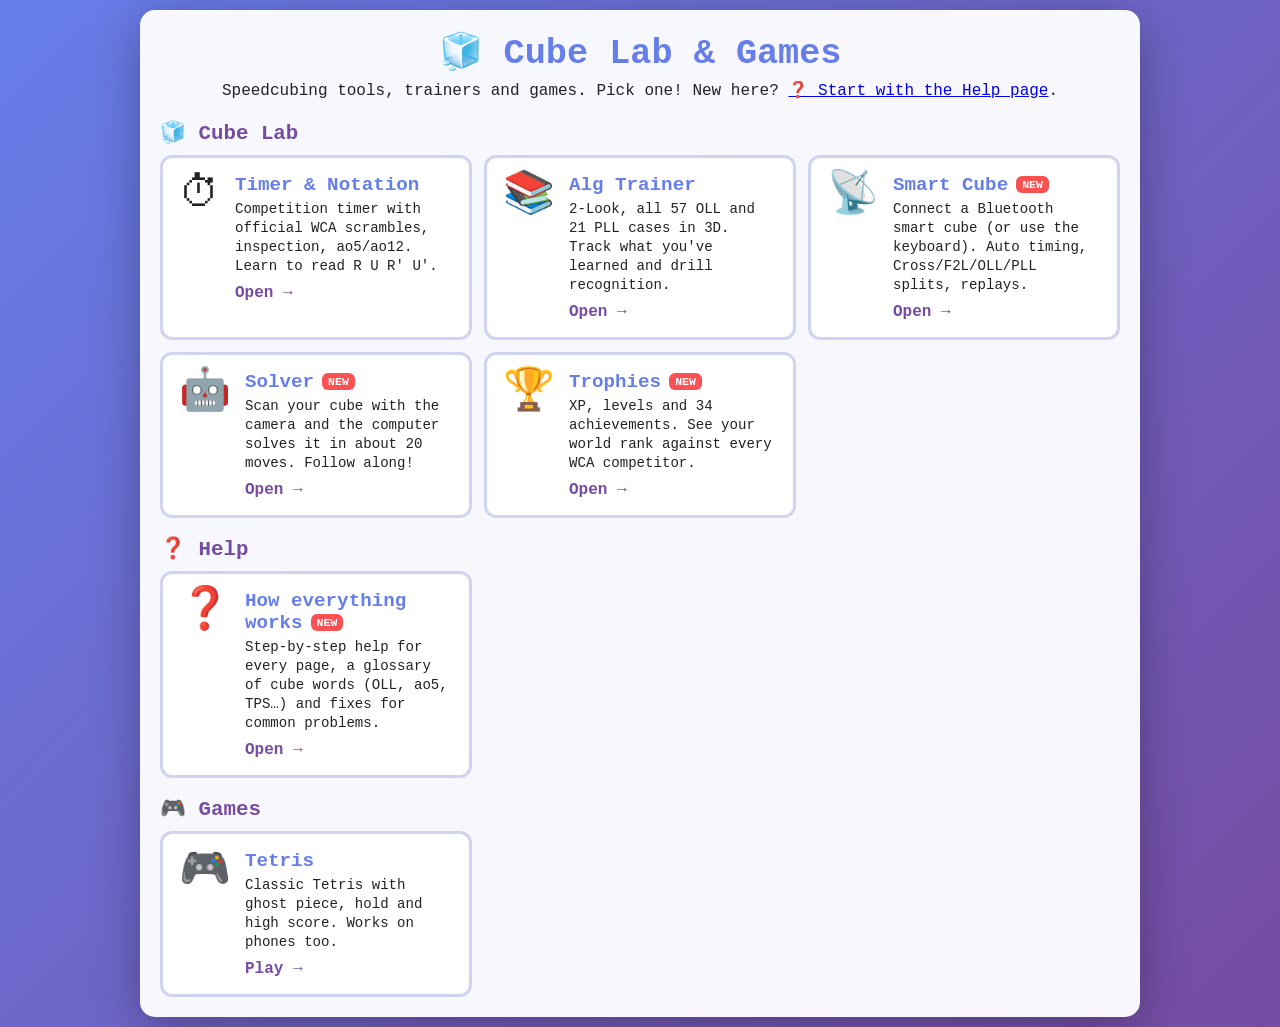
==== commit 9a2ec0fd: "Add a Help page with per-page help links, glossary and troubleshooting - New help.html: kid-friendly" ====
--- a/index.html
+++ b/index.html
@@ -73,7 +73,7 @@
     <div class="page">
         <div class="hero">
             <h1>🧊 Cube Lab & Games</h1>
-            <p>Speedcubing tools, trainers and games. Pick one!</p>
+            <p>Speedcubing tools, trainers and games. Pick one! New here? <a href="help.html#start">❓ Start with the Help page</a>.</p>
             <a class="level-chip" id="levelChip" href="trophies.html" style="display:none"></a>
         </div>
 
@@ -121,6 +121,18 @@
             </a>
         </div>
 
+        <h2 class="section-title">❓ Help</h2>
+        <div class="tiles">
+            <a class="tile new" href="help.html">
+                <div class="icon">❓</div>
+                <div>
+                    <div class="name">How everything works</div>
+                    <div class="desc">Step-by-step help for every page, a glossary of cube words (OLL, ao5, TPS…) and fixes for common problems.</div>
+                    <div class="go">Open →</div>
+                </div>
+            </a>
+        </div>
+
         <h2 class="section-title">🎮 Games</h2>
         <div class="tiles">
             <a class="tile" href="tetris.html">
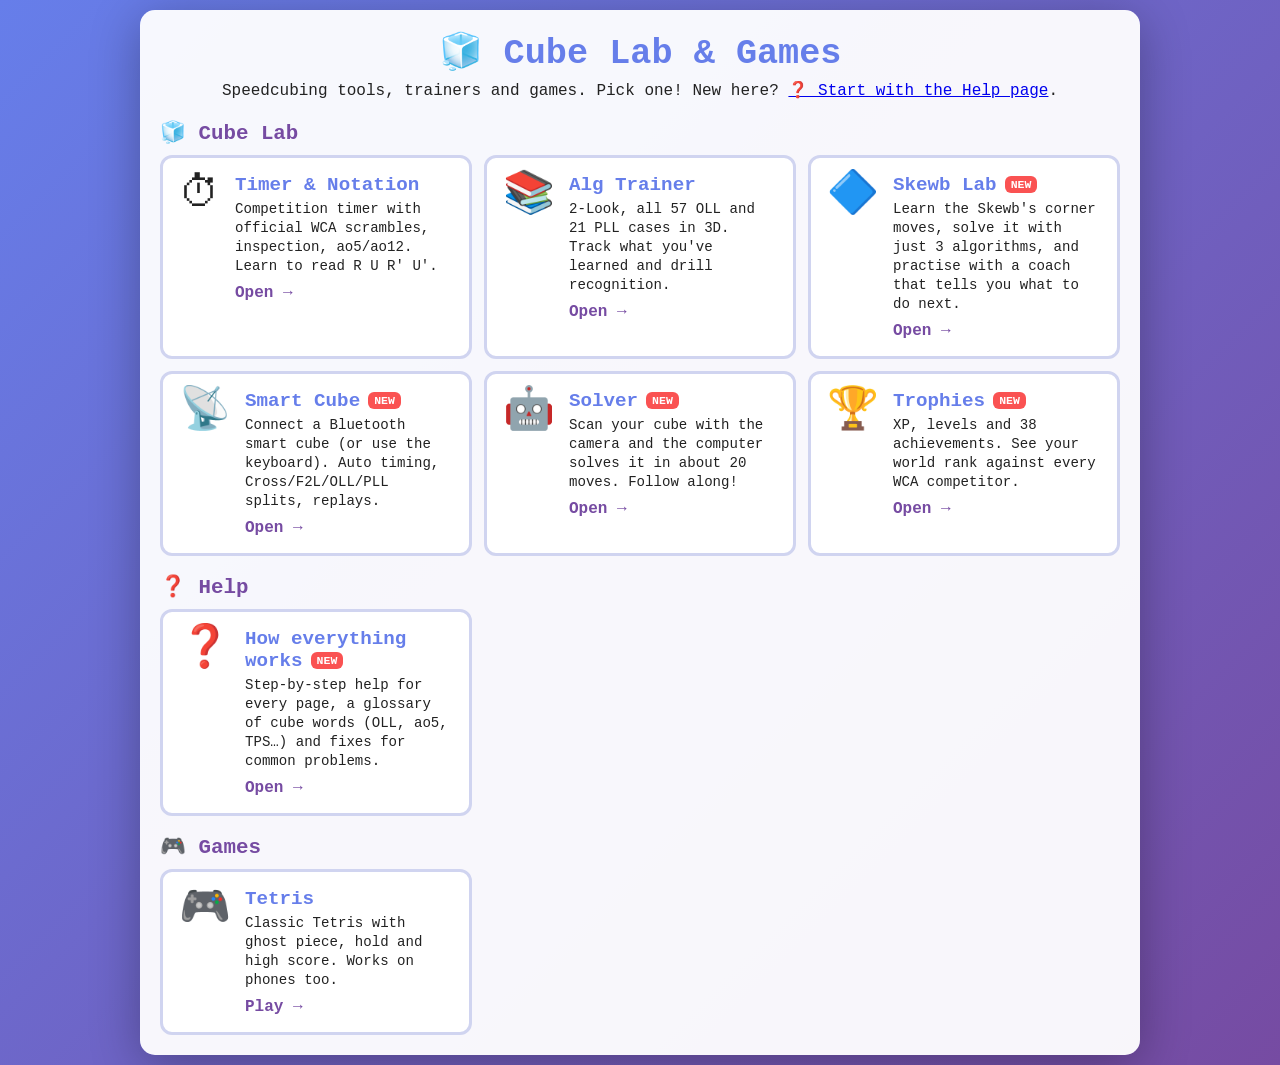
==== commit 60dbdd2f: "Add Skewb Lab: moves, a 3-algorithm beginner method and a coach New skewb.html page: - Moves: 3D Ske" ====
--- a/index.html
+++ b/index.html
@@ -95,6 +95,14 @@
                     <div class="go">Open →</div>
                 </div>
             </a>
+            <a class="tile new" href="skewb.html">
+                <div class="icon">🔷</div>
+                <div>
+                    <div class="name">Skewb Lab</div>
+                    <div class="desc">Learn the Skewb's corner moves, solve it with just 3 algorithms, and practise with a coach that tells you what to do next.</div>
+                    <div class="go">Open →</div>
+                </div>
+            </a>
             <a class="tile new" href="smartcube.html">
                 <div class="icon">📡</div>
                 <div>
@@ -115,7 +123,7 @@
                 <div class="icon">🏆</div>
                 <div>
                     <div class="name">Trophies</div>
-                    <div class="desc">XP, levels and 34 achievements. See your world rank against every WCA competitor.</div>
+                    <div class="desc">XP, levels and 38 achievements. See your world rank against every WCA competitor.</div>
                     <div class="go">Open →</div>
                 </div>
             </a>
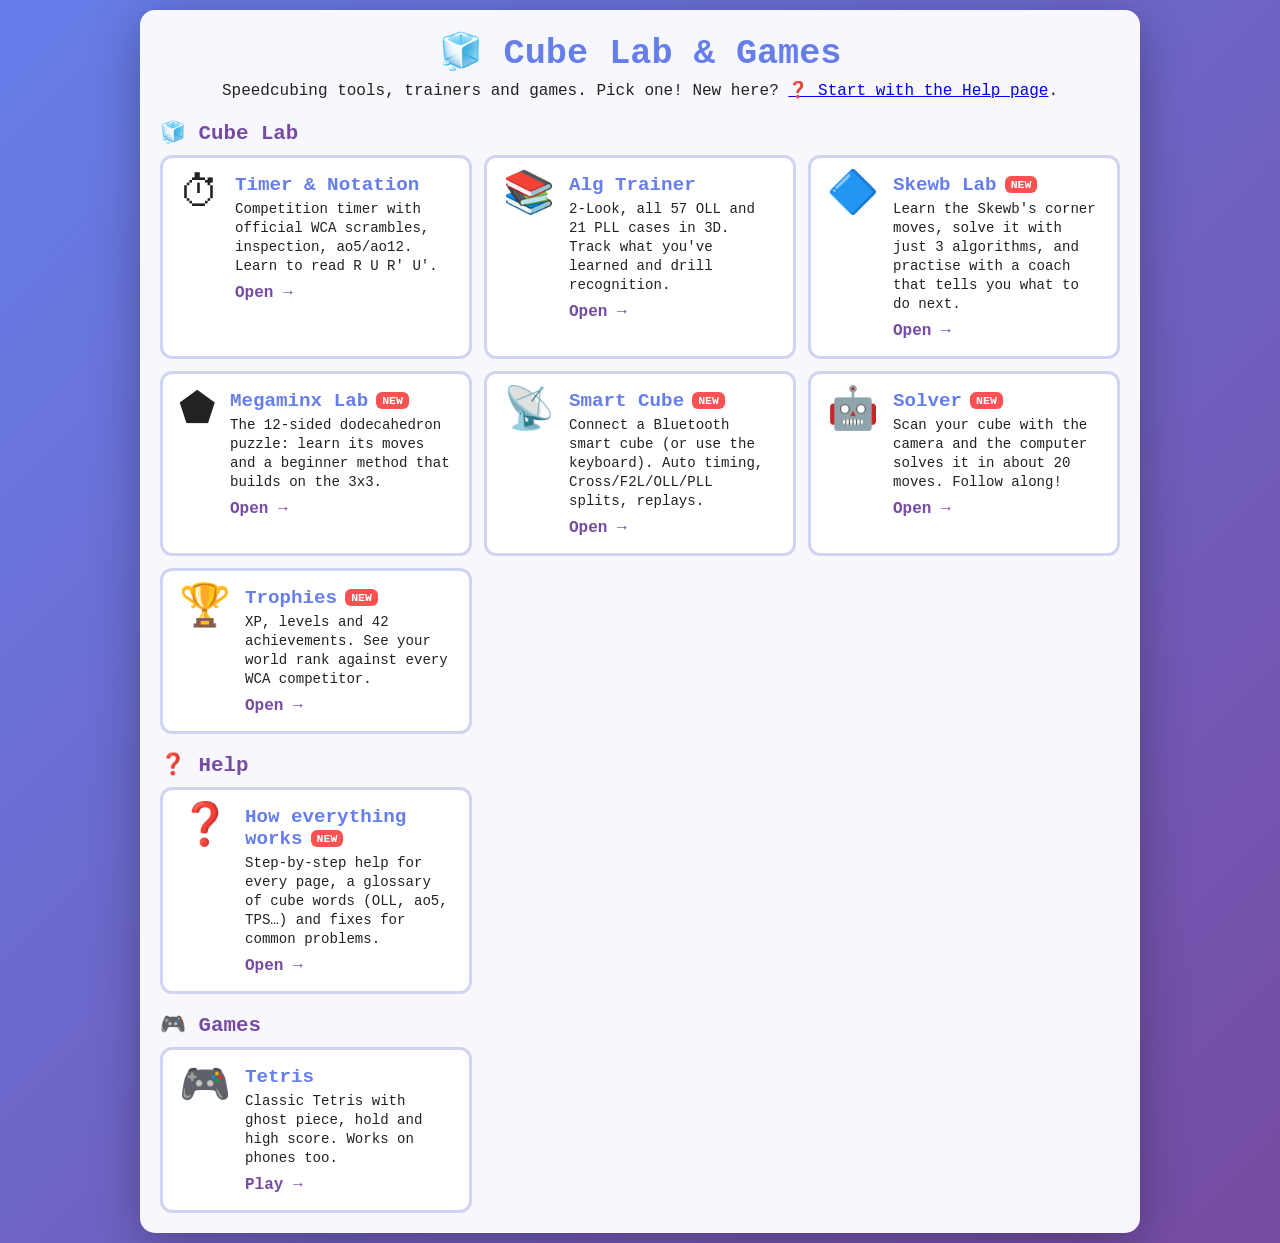
==== commit adb2078a: "Add Megaminx Lab and a Megaminx timer event New megaminx.html page: - Moves: 3D Megaminx with button" ====
--- a/index.html
+++ b/index.html
@@ -103,6 +103,14 @@
                     <div class="go">Open →</div>
                 </div>
             </a>
+            <a class="tile new" href="megaminx.html">
+                <div class="icon">⬟</div>
+                <div>
+                    <div class="name">Megaminx Lab</div>
+                    <div class="desc">The 12-sided dodecahedron puzzle: learn its moves and a beginner method that builds on the 3x3.</div>
+                    <div class="go">Open →</div>
+                </div>
+            </a>
             <a class="tile new" href="smartcube.html">
                 <div class="icon">📡</div>
                 <div>
@@ -123,7 +131,7 @@
                 <div class="icon">🏆</div>
                 <div>
                     <div class="name">Trophies</div>
-                    <div class="desc">XP, levels and 38 achievements. See your world rank against every WCA competitor.</div>
+                    <div class="desc">XP, levels and 42 achievements. See your world rank against every WCA competitor.</div>
                     <div class="go">Open →</div>
                 </div>
             </a>
